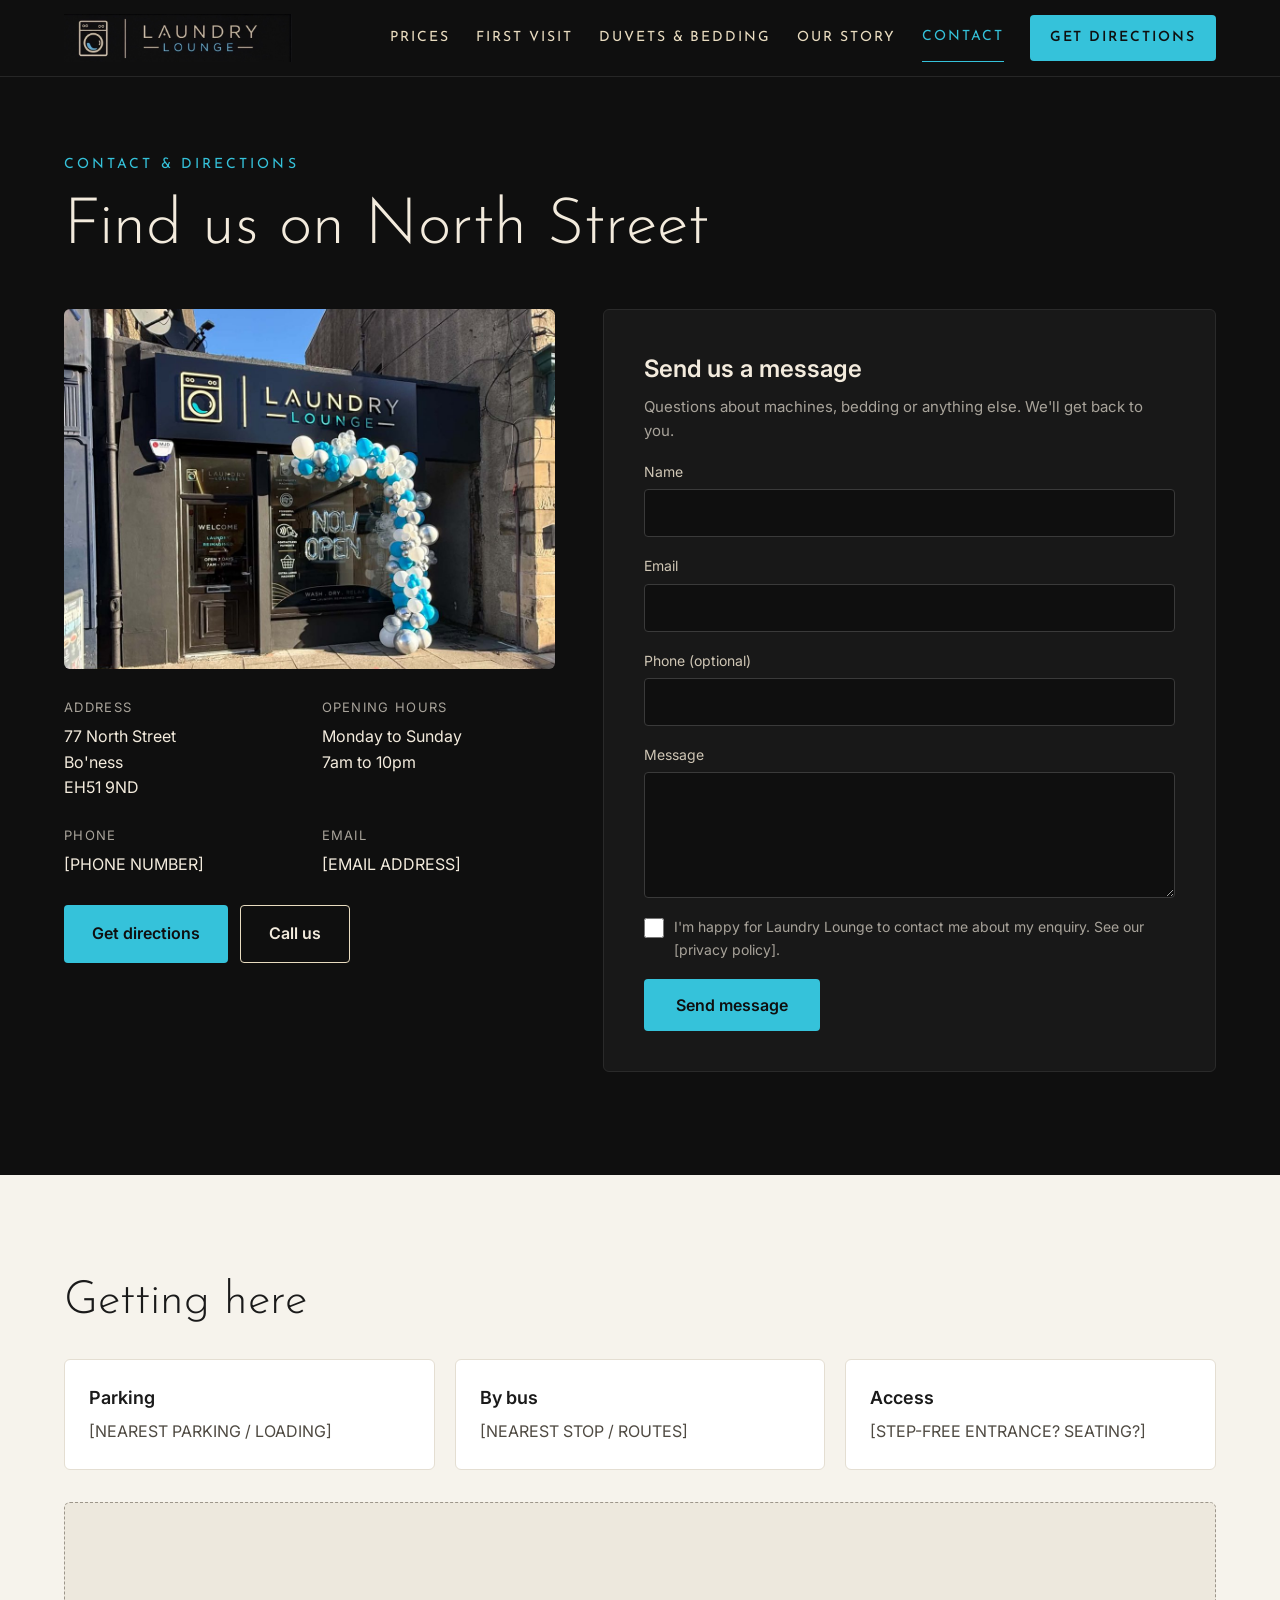
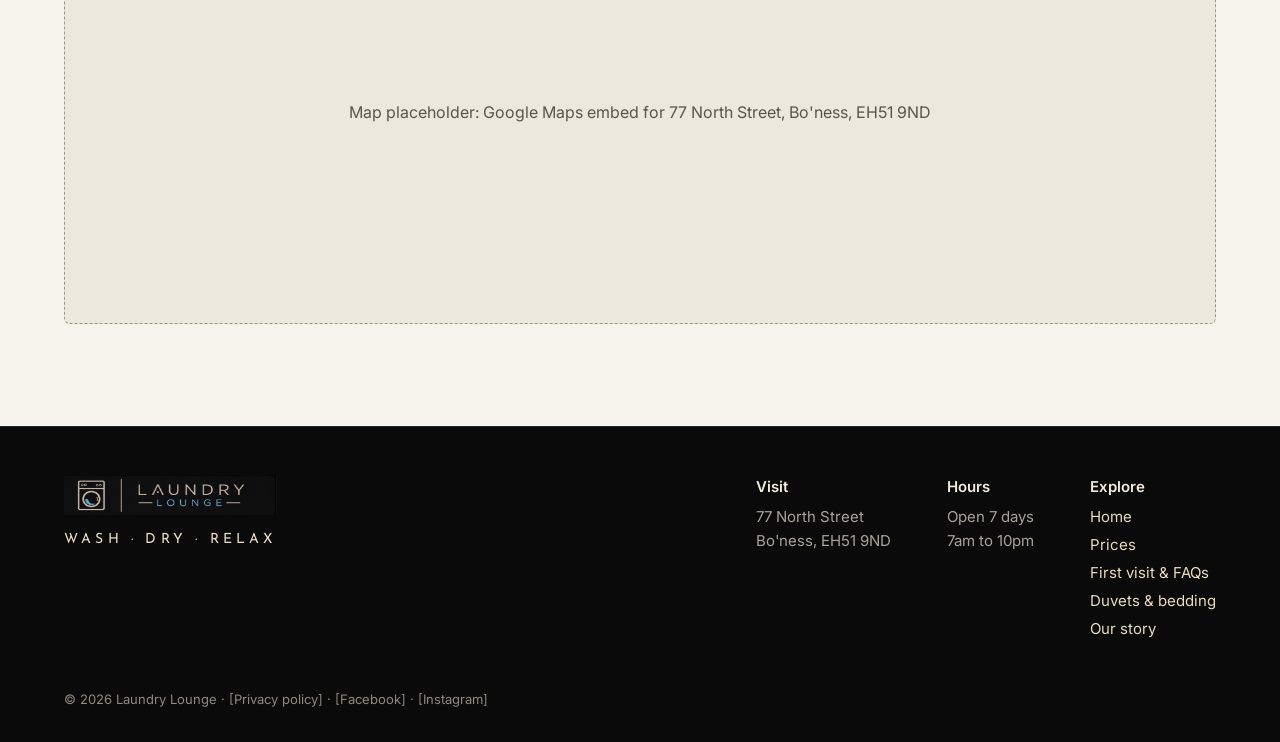
==== contact.html @ 98407abb "Laundry Lounge website preview Co-Authored-By: Claude Opus 5.5 <noreply@anthropic.com> Claude-Sessio" ====
<!doctype html>
<html lang="en-GB">
<head>
<meta charset="utf-8">
<meta name="viewport" content="width=device-width, initial-scale=1">
<title>Laundry Lounge Bo'ness – Contact &amp; directions</title>
<meta name="robots" content="noindex">
<link rel="preconnect" href="https://fonts.googleapis.com">
<link rel="stylesheet" href="https://fonts.googleapis.com/css2?family=Josefin+Sans:wght@300;400;600&amp;family=Inter:wght@400;500;600&amp;display=swap">
<style>
body{margin:0;background:#0F0F0F}
a{color:#E9DCC0}a:hover{color:#FFFFFF}
</style>
</head>
<body>
<div style="width: 100%; background: #0F0F0F; color: #F3EBDD; font-family: Inter, system-ui, sans-serif; font-size: 16px; line-height: 1.6">

<header style="border-bottom: 1px solid #262626; background: #0F0F0F">
<div style="max-width: 1200px; margin: 0 auto; padding: 14px clamp(20px, 5vw, 64px); display: flex; flex-wrap: wrap; align-items: center; justify-content: space-between; gap: 16px 32px">
<a href="index.html" aria-label="Laundry Lounge home" style="display: block; line-height: 0"><img src="images/logo.jpg" alt="Laundry Lounge" style="height: 48px; width: auto; display: block"></a>
<nav aria-label="Main" style="display: flex; flex-wrap: wrap; align-items: center; gap: 8px 26px; font-family: 'Josefin Sans', sans-serif; font-size: 14px; letter-spacing: 0.14em; text-transform: uppercase">
<a href="prices.html" style="text-decoration: none; padding: 12px 0">Prices</a>
<a href="first-visit.html" style="text-decoration: none; padding: 12px 0">First visit</a>
<a href="duvets-and-bedding.html" style="text-decoration: none; padding: 12px 0">Duvets &amp; bedding</a>
<a href="our-story.html" style="text-decoration: none; padding: 12px 0">Our story</a>
<a href="contact.html" aria-current="page" style="text-decoration: none; padding: 12px 0; color: #35C2DA; border-bottom: 1px solid #35C2DA">Contact</a>
<a href="https://maps.google.com/?q=77+North+Street,+Bo%27ness,+EH51+9ND" target="_blank" rel="noopener" style="text-decoration: none; background: #35C2DA; color: #0F0F0F; padding: 12px 20px; border-radius: 4px; font-weight: 600">Get directions</a>
</nav>
</div>
</header>

<section style="background: #0F0F0F">
<div style="max-width: 1200px; margin: 0 auto; padding: clamp(40px, 6vw, 80px) clamp(20px, 5vw, 64px) clamp(32px, 4vw, 48px); display: flex; flex-direction: column; gap: 18px">
<p style="margin: 0; font-family: 'Josefin Sans', sans-serif; font-size: 14px; letter-spacing: 0.22em; text-transform: uppercase; color: #35C2DA">Contact &amp; directions</p>
<h1 style="margin: 0; font-family: 'Josefin Sans', sans-serif; font-weight: 300; font-size: clamp(38px, 5vw, 66px); line-height: 1.05">Find us on North Street</h1>
</div>
</section>

<section style="background: #0F0F0F">
<div style="max-width: 1200px; margin: 0 auto; padding: 0 clamp(20px, 5vw, 64px) clamp(56px, 8vw, 104px); display: flex; flex-wrap: wrap; gap: 48px">
<div style="flex: 1 1 380px; min-width: 0; display: flex; flex-direction: column; gap: 28px">
<img src="images/storefront.jpg" alt="The black Laundry Lounge shopfront on North Street" style="width: 100%; height: 360px; object-fit: cover; object-position: 50% 30%; border-radius: 6px; display: block">
<div style="display: grid; grid-template-columns: repeat(auto-fit, minmax(200px, 1fr)); gap: 24px">
<div>
<p style="margin: 0 0 6px; font-size: 13px; letter-spacing: 0.1em; text-transform: uppercase; color: #A8A39A">Address</p>
<p style="margin: 0">77 North Street<br>Bo'ness<br>EH51 9ND</p>
</div>
<div>
<p style="margin: 0 0 6px; font-size: 13px; letter-spacing: 0.1em; text-transform: uppercase; color: #A8A39A">Opening hours</p>
<p style="margin: 0">Monday to Sunday<br>7am to 10pm</p>
</div>
<div>
<p style="margin: 0 0 6px; font-size: 13px; letter-spacing: 0.1em; text-transform: uppercase; color: #A8A39A">Phone</p>
<p style="margin: 0">[PHONE NUMBER]</p>
</div>
<div>
<p style="margin: 0 0 6px; font-size: 13px; letter-spacing: 0.1em; text-transform: uppercase; color: #A8A39A">Email</p>
<p style="margin: 0">[EMAIL ADDRESS]</p>
</div>
</div>
<div style="display: flex; flex-wrap: wrap; gap: 12px">
<a href="https://maps.google.com/?q=77+North+Street,+Bo%27ness,+EH51+9ND" target="_blank" rel="noopener" style="text-decoration: none; background: #35C2DA; color: #0F0F0F; padding: 16px 28px; border-radius: 4px; font-weight: 600">Get directions</a>
<a href="tel:[PHONE]" style="text-decoration: none; border: 1px solid #E9DCC0; color: #F3EBDD; padding: 15px 28px; border-radius: 4px; font-weight: 600">Call us</a>
</div>
</div>
<form aria-label="Send us a message" style="flex: 1 1 420px; min-width: 0; background: #181818; border: 1px solid #2A2A2A; border-radius: 6px; padding: clamp(24px, 4vw, 40px); display: flex; flex-direction: column; gap: 18px; align-self: flex-start">
<div>
<h2 style="margin: 0; font-size: 24px; font-weight: 600">Send us a message</h2>
<p style="margin: 6px 0 0; color: #A8A39A; font-size: 15px">Questions about machines, bedding or anything else. We'll get back to you.</p>
</div>
<div style="display: flex; flex-direction: column; gap: 6px">
<label for="c-name" style="font-size: 14px; color: #CFC6B5">Name</label>
<input id="c-name" type="text" autocomplete="name" style="height: 48px; box-sizing: border-box; background: #0F0F0F; border: 1px solid #3A3A3A; border-radius: 4px; color: #F3EBDD; padding: 0 14px; font-size: 16px; font-family: inherit">
</div>
<div style="display: flex; flex-direction: column; gap: 6px">
<label for="c-email" style="font-size: 14px; color: #CFC6B5">Email</label>
<input id="c-email" type="email" autocomplete="email" style="height: 48px; box-sizing: border-box; background: #0F0F0F; border: 1px solid #3A3A3A; border-radius: 4px; color: #F3EBDD; padding: 0 14px; font-size: 16px; font-family: inherit">
</div>
<div style="display: flex; flex-direction: column; gap: 6px">
<label for="c-phone" style="font-size: 14px; color: #CFC6B5">Phone (optional)</label>
<input id="c-phone" type="tel" autocomplete="tel" style="height: 48px; box-sizing: border-box; background: #0F0F0F; border: 1px solid #3A3A3A; border-radius: 4px; color: #F3EBDD; padding: 0 14px; font-size: 16px; font-family: inherit">
</div>
<div style="display: flex; flex-direction: column; gap: 6px">
<label for="c-msg" style="font-size: 14px; color: #CFC6B5">Message</label>
<textarea id="c-msg" rows="5" style="box-sizing: border-box; background: #0F0F0F; border: 1px solid #3A3A3A; border-radius: 4px; color: #F3EBDD; padding: 12px 14px; font-size: 16px; font-family: inherit; resize: vertical"></textarea>
</div>
<div style="display: flex; gap: 10px; align-items: flex-start">
<input id="c-consent" type="checkbox" style="width: 20px; height: 20px; margin: 2px 0 0; flex: none">
<label for="c-consent" style="font-size: 14px; color: #A8A39A">I'm happy for Laundry Lounge to contact me about my enquiry. See our [privacy policy].</label>
</div>
<button type="button" style="align-self: flex-start; background: #35C2DA; color: #0F0F0F; border: none; border-radius: 4px; padding: 16px 32px; font-size: 16px; font-weight: 600; font-family: inherit; cursor: pointer">Send message</button>
</form>
</div>
</section>

<section style="background: #F6F3EC; color: #1A1A1A">
<div style="max-width: 1200px; margin: 0 auto; padding: clamp(56px, 8vw, 104px) clamp(20px, 5vw, 64px); display: flex; flex-direction: column; gap: 32px">
<h2 style="margin: 0; font-family: 'Josefin Sans', sans-serif; font-weight: 300; font-size: clamp(30px, 3.6vw, 46px); line-height: 1.1">Getting here</h2>
<div style="display: grid; grid-template-columns: repeat(auto-fit, minmax(240px, 1fr)); gap: 20px">
<div style="background: #FFFFFF; border: 1px solid #E4DED2; border-radius: 6px; padding: 24px">
<h3 style="margin: 0 0 6px; font-size: 18px; font-weight: 600">Parking</h3>
<p style="margin: 0; color: #4F4A42">[NEAREST PARKING / LOADING]</p>
</div>
<div style="background: #FFFFFF; border: 1px solid #E4DED2; border-radius: 6px; padding: 24px">
<h3 style="margin: 0 0 6px; font-size: 18px; font-weight: 600">By bus</h3>
<p style="margin: 0; color: #4F4A42">[NEAREST STOP / ROUTES]</p>
</div>
<div style="background: #FFFFFF; border: 1px solid #E4DED2; border-radius: 6px; padding: 24px">
<h3 style="margin: 0 0 6px; font-size: 18px; font-weight: 600">Access</h3>
<p style="margin: 0; color: #4F4A42">[STEP-FREE ENTRANCE? SEATING?]</p>
</div>
</div>
<div style="height: 380px; border-radius: 6px; border: 1px dashed #9C958A; background: #EDE8DD; display: flex; align-items: center; justify-content: center; color: #5A554C; text-align: center; padding: 20px">Map placeholder: Google Maps embed for 77 North Street, Bo'ness, EH51 9ND</div>
</div>
</section>

<footer style="background: #0A0A0A; border-top: 1px solid #262626">
<div style="max-width: 1200px; margin: 0 auto; padding: 48px clamp(20px, 5vw, 64px); display: flex; flex-wrap: wrap; gap: 32px 56px; justify-content: space-between; align-items: flex-start">
<div style="display: flex; flex-direction: column; gap: 14px">
<img src="images/logo.jpg" alt="Laundry Lounge" style="height: 40px; width: auto; display: block">
<p style="margin: 0; font-family: 'Josefin Sans', sans-serif; letter-spacing: 0.3em; font-size: 14px; color: #E9DCC0">WASH · DRY · RELAX</p>
</div>
<div style="display: flex; flex-wrap: wrap; gap: 32px 56px; font-size: 15px; color: #A8A39A">
<div><p style="margin: 0 0 6px; color: #F3EBDD; font-weight: 600">Visit</p><p style="margin: 0">77 North Street<br>Bo'ness, EH51 9ND</p></div>
<div><p style="margin: 0 0 6px; color: #F3EBDD; font-weight: 600">Hours</p><p style="margin: 0">Open 7 days<br>7am to 10pm</p></div>
<div style="display: flex; flex-direction: column; gap: 4px"><p style="margin: 0 0 2px; color: #F3EBDD; font-weight: 600">Explore</p><a href="index.html" style="text-decoration: none">Home</a><a href="prices.html" style="text-decoration: none">Prices</a><a href="first-visit.html" style="text-decoration: none">First visit &amp; FAQs</a><a href="duvets-and-bedding.html" style="text-decoration: none">Duvets &amp; bedding</a><a href="our-story.html" style="text-decoration: none">Our story</a></div>
</div>
</div>
<div style="max-width: 1200px; margin: 0 auto; padding: 0 clamp(20px, 5vw, 64px) 32px; font-size: 13px; color: #8F897E">© 2026 Laundry Lounge · [Privacy policy] · [Facebook] · [Instagram]</div>
</footer>

</div>
</body>
</html>
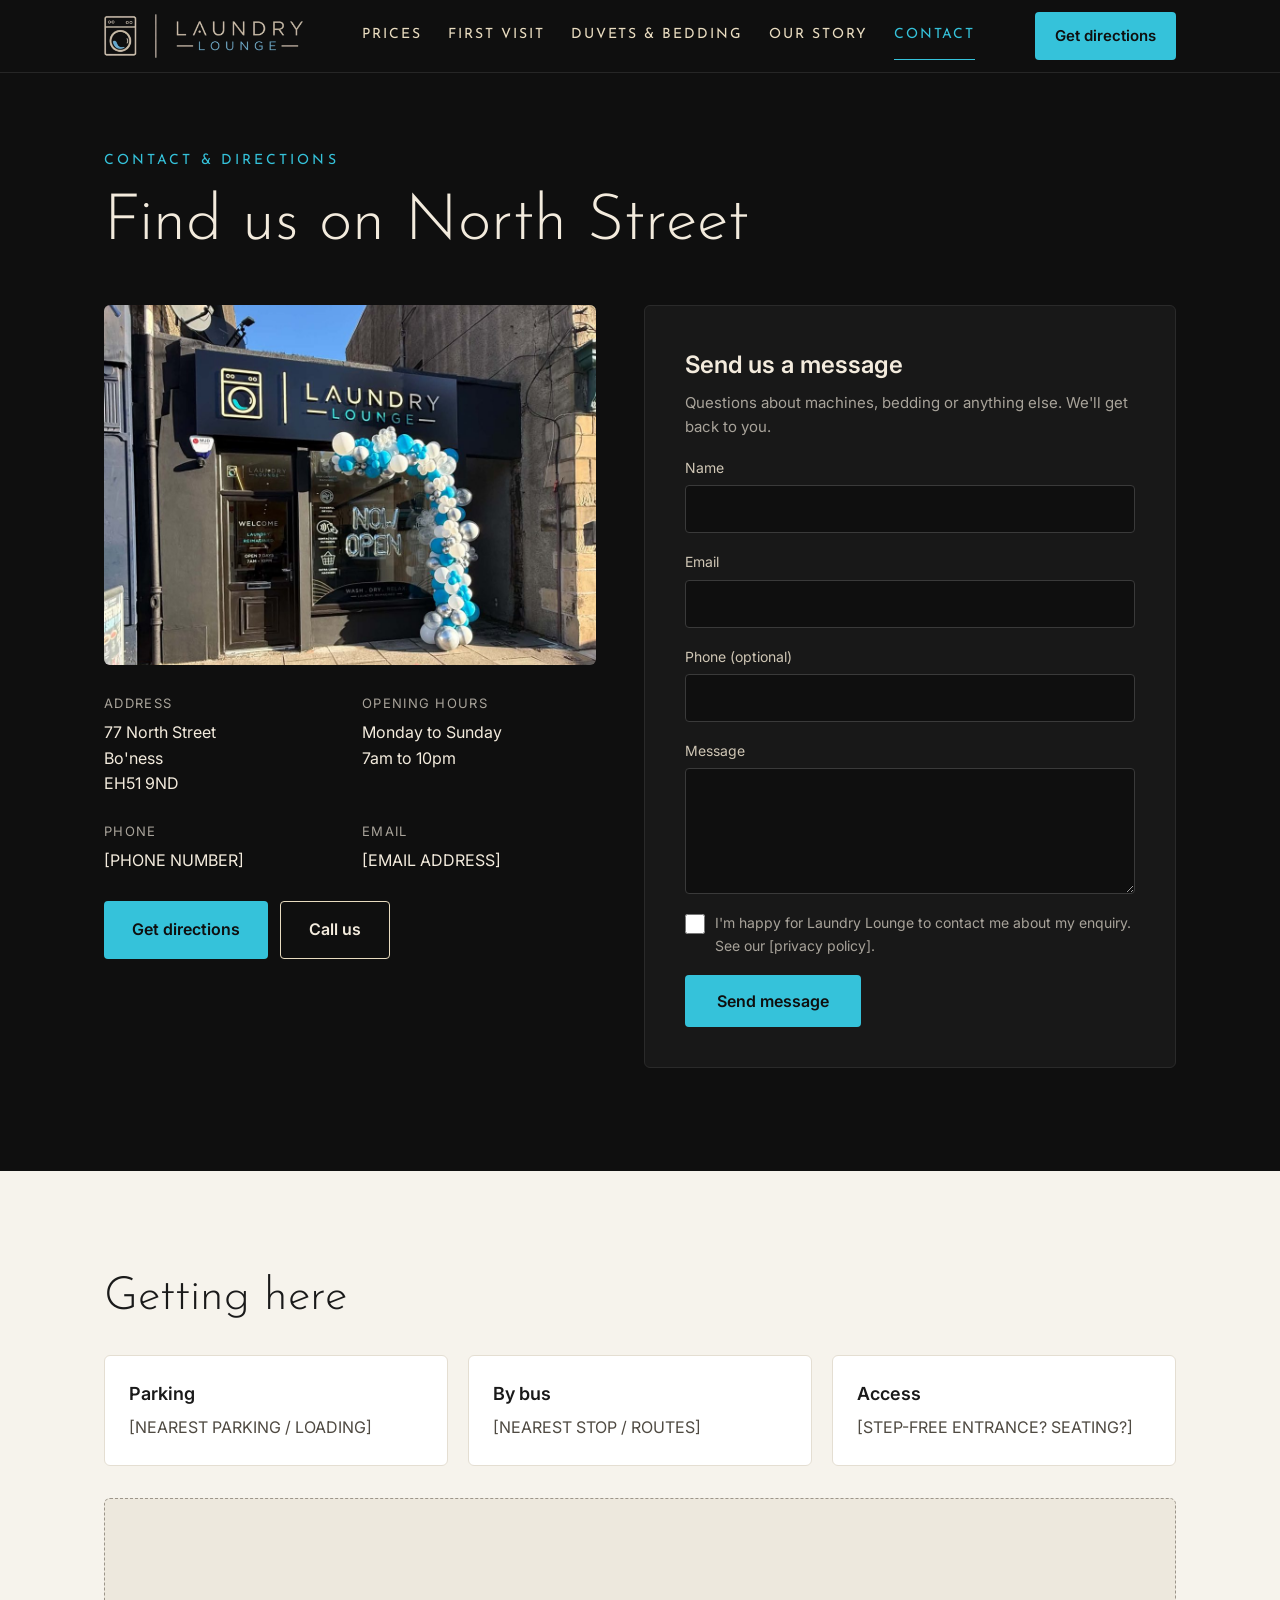
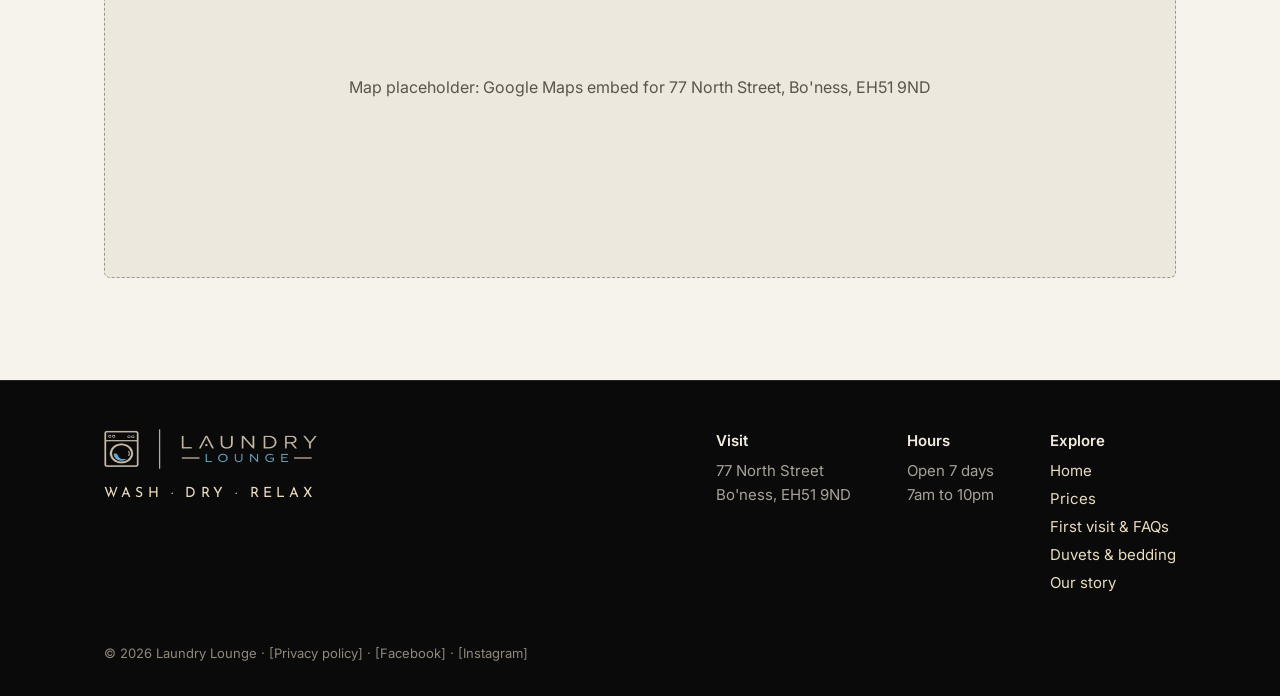
==== commit 76ab907c: "Neater mobile menu, heading above hero photo on mobile, sticky action bar, transparent logo Co-Autho" ====
--- a/contact.html
+++ b/contact.html
@@ -11,21 +11,28 @@
 body{margin:0;background:#0F0F0F}
 a{color:#E9DCC0}a:hover{color:#FFFFFF}
 </style>
+<link rel="stylesheet" href="assets/site.css">
 </head>
 <body>
 <div style="width: 100%; background: #0F0F0F; color: #F3EBDD; font-family: Inter, system-ui, sans-serif; font-size: 16px; line-height: 1.6">
 
-<header style="border-bottom: 1px solid #262626; background: #0F0F0F">
-<div style="max-width: 1200px; margin: 0 auto; padding: 14px clamp(20px, 5vw, 64px); display: flex; flex-wrap: wrap; align-items: center; justify-content: space-between; gap: 16px 32px">
-<a href="index.html" aria-label="Laundry Lounge home" style="display: block; line-height: 0"><img src="images/logo.jpg" alt="Laundry Lounge" style="height: 48px; width: auto; display: block"></a>
-<nav aria-label="Main" style="display: flex; flex-wrap: wrap; align-items: center; gap: 8px 26px; font-family: 'Josefin Sans', sans-serif; font-size: 14px; letter-spacing: 0.14em; text-transform: uppercase">
-<a href="prices.html" style="text-decoration: none; padding: 12px 0">Prices</a>
-<a href="first-visit.html" style="text-decoration: none; padding: 12px 0">First visit</a>
-<a href="duvets-and-bedding.html" style="text-decoration: none; padding: 12px 0">Duvets &amp; bedding</a>
-<a href="our-story.html" style="text-decoration: none; padding: 12px 0">Our story</a>
-<a href="contact.html" aria-current="page" style="text-decoration: none; padding: 12px 0; color: #35C2DA; border-bottom: 1px solid #35C2DA">Contact</a>
-<a href="https://maps.google.com/?q=77+North+Street,+Bo%27ness,+EH51+9ND" target="_blank" rel="noopener" style="text-decoration: none; background: #35C2DA; color: #0F0F0F; padding: 12px 20px; border-radius: 4px; font-weight: 600">Get directions</a>
+<header class="site-header">
+<div class="hdr-inner">
+<a class="hdr-logo" href="index.html" aria-label="Laundry Lounge home"><img src="images/logo.png" alt="Laundry Lounge"></a>
+<nav class="hdr-nav" id="site-nav" aria-label="Main">
+<a href="prices.html">Prices</a>
+<a href="first-visit.html">First visit</a>
+<a href="duvets-and-bedding.html">Duvets &amp; bedding</a>
+<a href="our-story.html">Our story</a>
+<a href="contact.html" aria-current="page">Contact</a>
 </nav>
+<div class="hdr-actions">
+<a class="btn-dir" href="https://maps.google.com/?q=77+North+Street,+Bo%27ness,+EH51+9ND" target="_blank" rel="noopener">Get directions</a>
+<button class="menu-btn" type="button" aria-expanded="false" aria-controls="site-nav" aria-label="Open menu">
+<svg class="ic-open" width="20" height="20" viewBox="0 0 24 24" fill="none" stroke="currentColor" stroke-width="1.8" stroke-linecap="round" aria-hidden="true"><path d="M4 7h16M4 12h16M4 17h16"></path></svg>
+<svg class="ic-close" width="20" height="20" viewBox="0 0 24 24" fill="none" stroke="currentColor" stroke-width="1.8" stroke-linecap="round" aria-hidden="true"><path d="M6 6l12 12M18 6L6 18"></path></svg>
+</button>
+</div>
 </div>
 </header>
 
@@ -117,7 +124,7 @@
 <footer style="background: #0A0A0A; border-top: 1px solid #262626">
 <div style="max-width: 1200px; margin: 0 auto; padding: 48px clamp(20px, 5vw, 64px); display: flex; flex-wrap: wrap; gap: 32px 56px; justify-content: space-between; align-items: flex-start">
 <div style="display: flex; flex-direction: column; gap: 14px">
-<img src="images/logo.jpg" alt="Laundry Lounge" style="height: 40px; width: auto; display: block">
+<img src="images/logo.png" alt="Laundry Lounge" style="height: 40px; width: auto; display: block">
 <p style="margin: 0; font-family: 'Josefin Sans', sans-serif; letter-spacing: 0.3em; font-size: 14px; color: #E9DCC0">WASH · DRY · RELAX</p>
 </div>
 <div style="display: flex; flex-wrap: wrap; gap: 32px 56px; font-size: 15px; color: #A8A39A">
@@ -130,5 +137,10 @@
 </footer>
 
 </div>
+<div class="mobile-bar">
+<a class="mb-primary" href="https://maps.google.com/?q=77+North+Street,+Bo%27ness,+EH51+9ND" target="_blank" rel="noopener">Get directions</a>
+<a class="mb-secondary" href="prices.html">View prices</a>
+</div>
+<script src="assets/site.js"></script>
 </body>
 </html>
--- a/assets/site.css
+++ b/assets/site.css
@@ -0,0 +1,61 @@
+/* Laundry Lounge – shared site styles (header, mobile menu, mobile hero, sticky action bar) */
+html{scroll-behavior:smooth}
+*,*::before,*::after{box-sizing:border-box}
+
+/* ---------- Header ---------- */
+.site-header{position:sticky;top:0;z-index:50;background:#0F0F0F;border-bottom:1px solid #262626}
+.hdr-inner{max-width:1200px;margin:0 auto;padding:12px clamp(16px,5vw,64px);display:flex;align-items:center;justify-content:space-between;gap:24px}
+.hdr-logo{display:block;line-height:0;flex:none}
+.hdr-logo img{height:44px;width:auto;display:block}
+.hdr-nav{display:flex;align-items:center;gap:26px;font-family:'Josefin Sans',sans-serif;font-size:14px;letter-spacing:.14em;text-transform:uppercase}
+.hdr-nav a{text-decoration:none;color:#E9DCC0;padding:12px 0;border-bottom:1px solid transparent}
+.hdr-nav a:hover{color:#fff}
+.hdr-nav a[aria-current="page"]{color:#35C2DA;border-bottom-color:#35C2DA}
+.hdr-actions{display:flex;align-items:center;gap:10px;flex:none}
+.btn-dir{text-decoration:none;background:#35C2DA;color:#0F0F0F !important;padding:12px 20px;border-radius:4px;font-family:Inter,system-ui,sans-serif;font-weight:600;font-size:15px;white-space:nowrap}
+.menu-btn{display:none;width:44px;height:44px;border:1px solid #3A3A3A;border-radius:4px;background:transparent;color:#E9DCC0;align-items:center;justify-content:center;cursor:pointer;padding:0}
+.menu-btn svg{display:block}
+.menu-btn .ic-close{display:none}
+.site-header.nav-open .menu-btn .ic-open{display:none}
+.site-header.nav-open .menu-btn .ic-close{display:block}
+
+/* ---------- Sticky mobile action bar (hidden on desktop) ---------- */
+.mobile-bar{display:none}
+
+@media (max-width: 960px){
+  .hdr-inner{padding:8px 16px;gap:12px;flex-wrap:wrap}
+  .hdr-logo img{height:30px}
+  .hdr-actions .btn-dir{display:none} /* the sticky bar carries "Get directions" on mobile */
+  .menu-btn{display:inline-flex}
+  .hdr-nav{display:none;order:3;width:100%;flex-direction:column;align-items:stretch;gap:0;
+    font-family:Inter,system-ui,sans-serif;font-size:16px;letter-spacing:0;text-transform:none;
+    border-top:1px solid #262626;margin:0 -16px;width:calc(100% + 32px);padding:4px 16px 12px}
+  .hdr-nav a{padding:13px 0;border-bottom:1px solid #1F1F1F}
+  .hdr-nav a:last-child{border-bottom:none}
+  .hdr-nav a[aria-current="page"]{border-bottom-color:#1F1F1F;font-weight:600}
+  .site-header.nav-open .hdr-nav{display:flex}
+
+  .mobile-bar{display:grid;grid-template-columns:repeat(2,minmax(0,1fr));gap:10px;position:fixed;left:0;right:0;bottom:0;z-index:40;
+    padding:10px 16px calc(10px + env(safe-area-inset-bottom));background:rgba(15,15,15,.96);border-top:1px solid #262626;
+    -webkit-backdrop-filter:blur(8px);backdrop-filter:blur(8px)}
+  .mobile-bar a{display:flex;align-items:center;justify-content:center;min-height:48px;border-radius:4px;text-decoration:none;font-family:Inter,system-ui,sans-serif;font-weight:600;font-size:15px}
+  .mobile-bar .mb-primary{background:#35C2DA;color:#0F0F0F !important}
+  .mobile-bar .mb-secondary{border:1px solid #E9DCC0;color:#F3EBDD !important}
+  body{padding-bottom:76px}
+}
+
+/* ---------- Mobile hero: heading first, then photo, then details ---------- */
+@media (max-width: 760px){
+  .hero{flex-direction:column !important;flex-wrap:nowrap !important;align-items:stretch !important;gap:14px !important;padding-top:20px !important;padding-bottom:36px !important}
+  .hero-text{display:contents !important}
+  .h-eyebrow{order:1;font-size:12px !important}
+  .h-title{order:2;font-size:34px !important;line-height:1.08 !important}
+  .hero-media{order:3;flex:none !important}
+  .hero-media img{height:230px !important;border-radius:6px}
+  .h-chips{order:4;display:grid !important;grid-template-columns:repeat(2,minmax(0,1fr));gap:8px !important}
+  .h-chips > div{padding:9px 10px !important;font-size:13.5px !important;gap:8px !important;line-height:1.35}
+  .h-chips svg{flex:none}
+  .h-sub{order:5;font-size:16px !important}
+  .h-ctas{display:none !important} /* same two buttons live in the sticky bar */
+  .h-addr{order:6}
+}
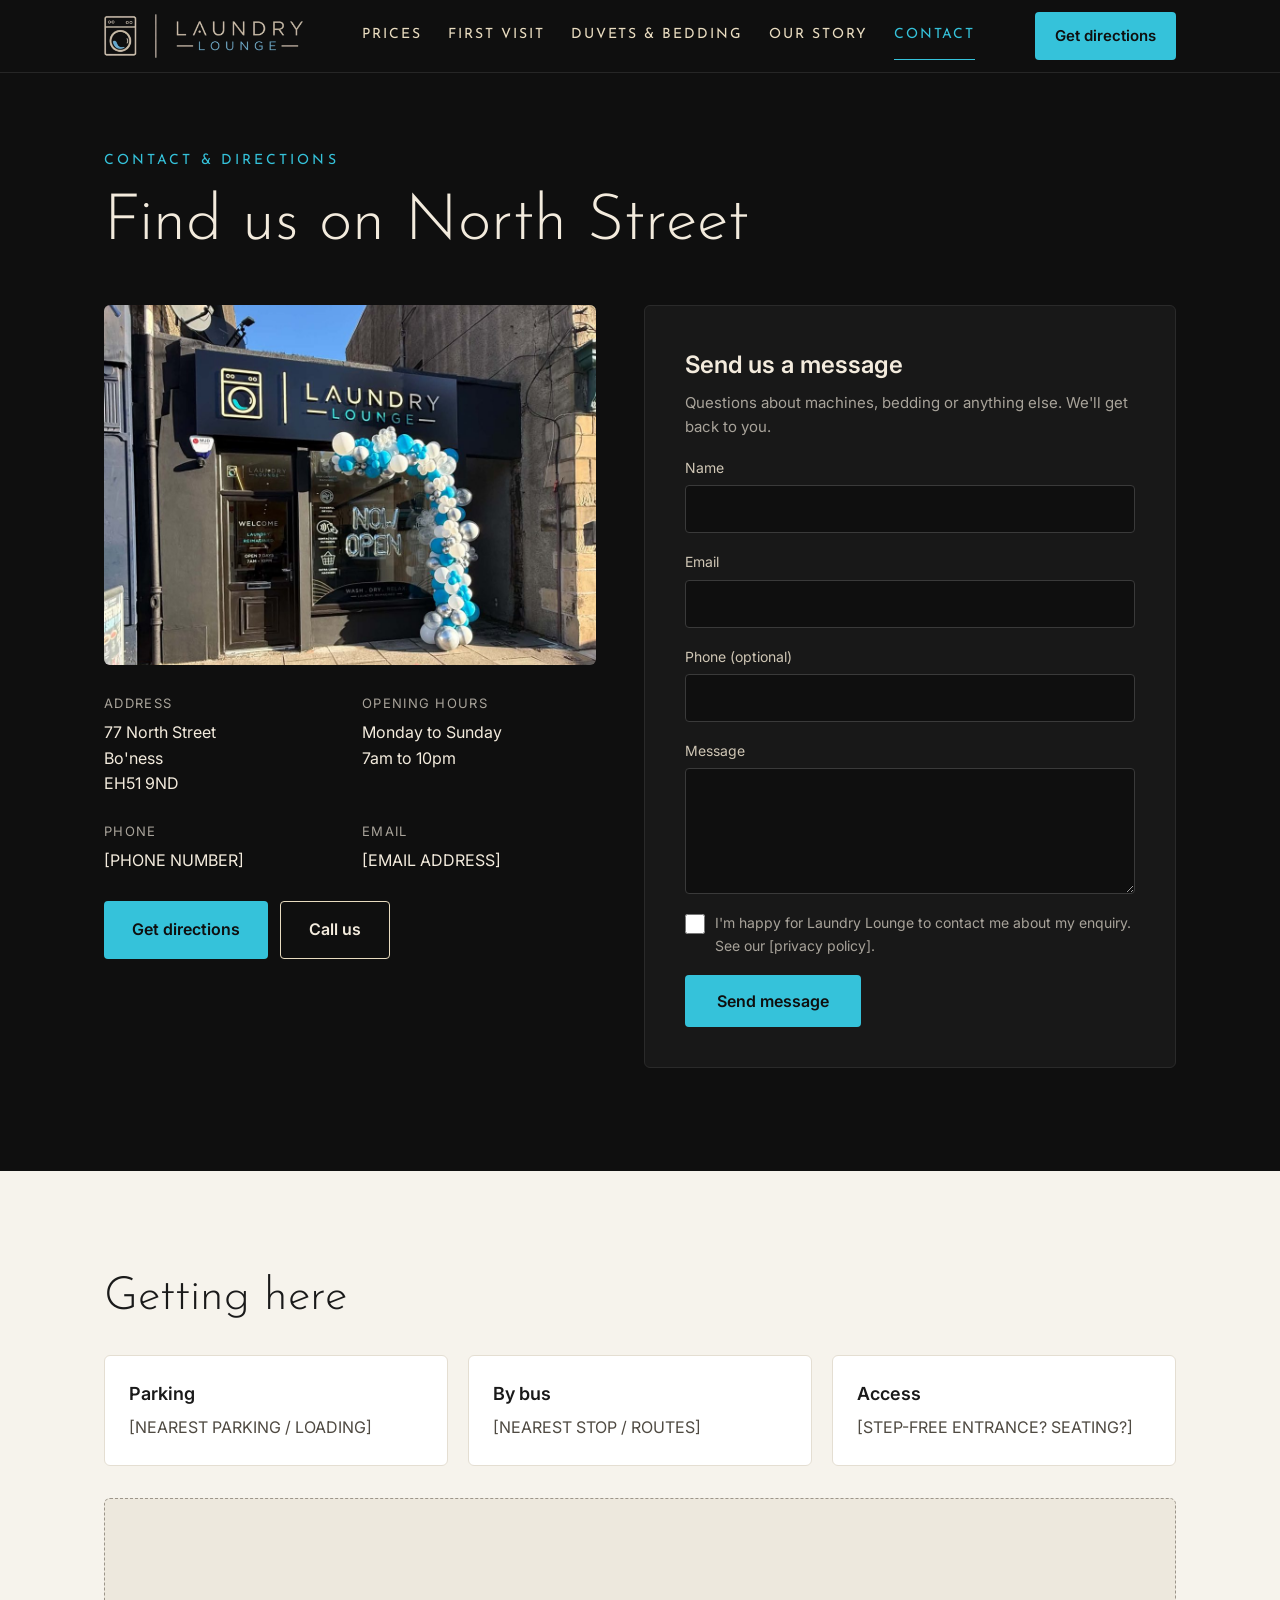
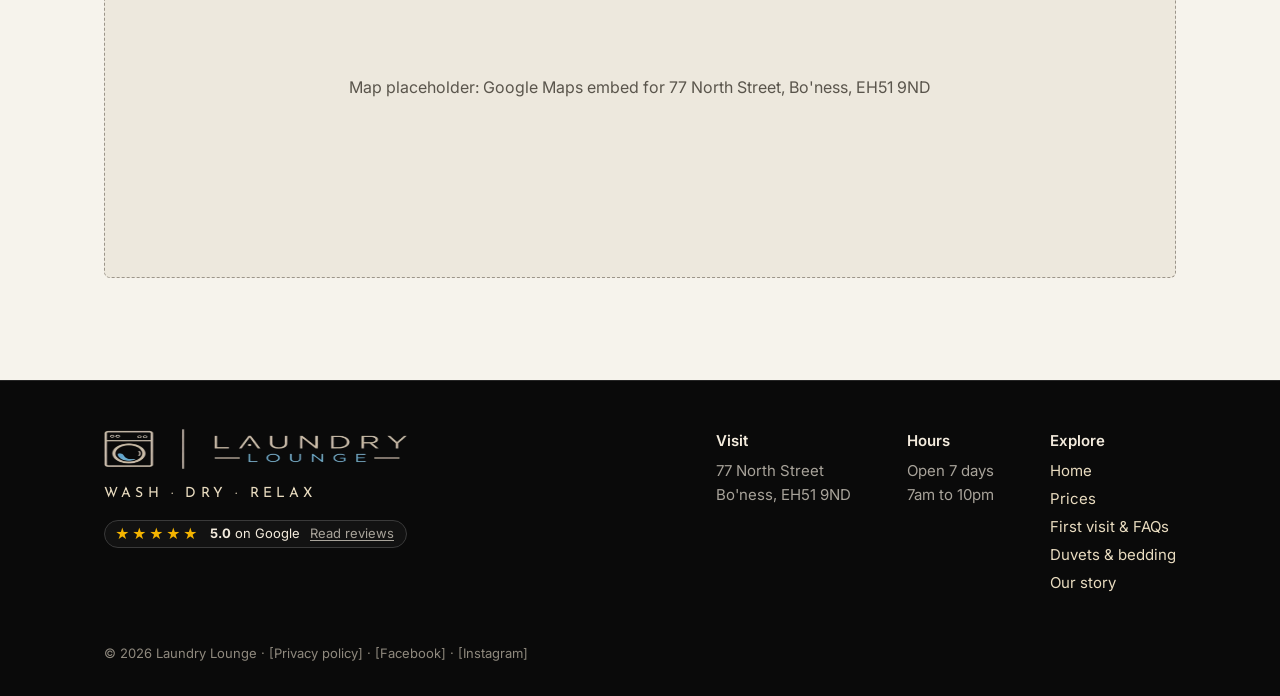
==== commit 089c1344: "Add 5.0 Google rating badge to home, prices, bedding heroes and footer Co-Authored-By: Claude Opus 5" ====
--- a/contact.html
+++ b/contact.html
@@ -126,6 +126,7 @@
 <div style="display: flex; flex-direction: column; gap: 14px">
 <img src="images/logo.png" alt="Laundry Lounge" style="height: 40px; width: auto; display: block">
 <p style="margin: 0; font-family: 'Josefin Sans', sans-serif; letter-spacing: 0.3em; font-size: 14px; color: #E9DCC0">WASH · DRY · RELAX</p>
+<a class="rating-badge rb-small" href="https://www.google.com/maps/search/?api=1&amp;query=Laundry+Lounge+77+North+Street+Bo%27ness" target="_blank" rel="noopener" aria-label="Rated 5 out of 5 on Google. Read our reviews"><span class="rb-stars" aria-hidden="true">★★★★★</span><span class="rb-text"><strong>5.0</strong> on Google</span><span class="rb-more">Read reviews</span></a>
 </div>
 <div style="display: flex; flex-wrap: wrap; gap: 32px 56px; font-size: 15px; color: #A8A39A">
 <div><p style="margin: 0 0 6px; color: #F3EBDD; font-weight: 600">Visit</p><p style="margin: 0">77 North Street<br>Bo'ness, EH51 9ND</p></div>
--- a/assets/site.css
+++ b/assets/site.css
@@ -59,3 +59,22 @@
   .h-ctas{display:none !important} /* same two buttons live in the sticky bar */
   .h-addr{order:6}
 }
+
+/* ---------- Google rating badge ---------- */
+.rating-badge{display:inline-flex;align-items:center;gap:10px;align-self:flex-start;text-decoration:none;
+  border:1px solid #3A3A3A;border-radius:999px;padding:7px 14px 7px 12px;font-family:Inter,system-ui,sans-serif;font-size:14px;line-height:1.2;color:#F3EBDD !important;background:rgba(255,255,255,.03)}
+.rating-badge:hover{border-color:#E9DCC0}
+.rb-stars{color:#F4B400;letter-spacing:2px;font-size:16px}
+.rb-text strong{font-weight:700}
+.rb-more{color:#A8A39A;text-decoration:underline;text-underline-offset:2px}
+.rating-badge.rb-light{border-color:#D9D2C4;background:#FFFFFF;color:#1A1A1A !important}
+.rating-badge.rb-light .rb-more{color:#5A554C}
+.rating-badge.rb-small{font-size:13px;padding:5px 12px 5px 10px}
+.rating-badge.rb-small .rb-stars{font-size:14px}
+@media (max-width: 760px){
+  .h-rating{order:4}
+  .hero .h-chips{order:5}
+  .hero .h-sub{order:6}
+  .hero .h-addr{order:7}
+  .rb-more{display:none}
+}
